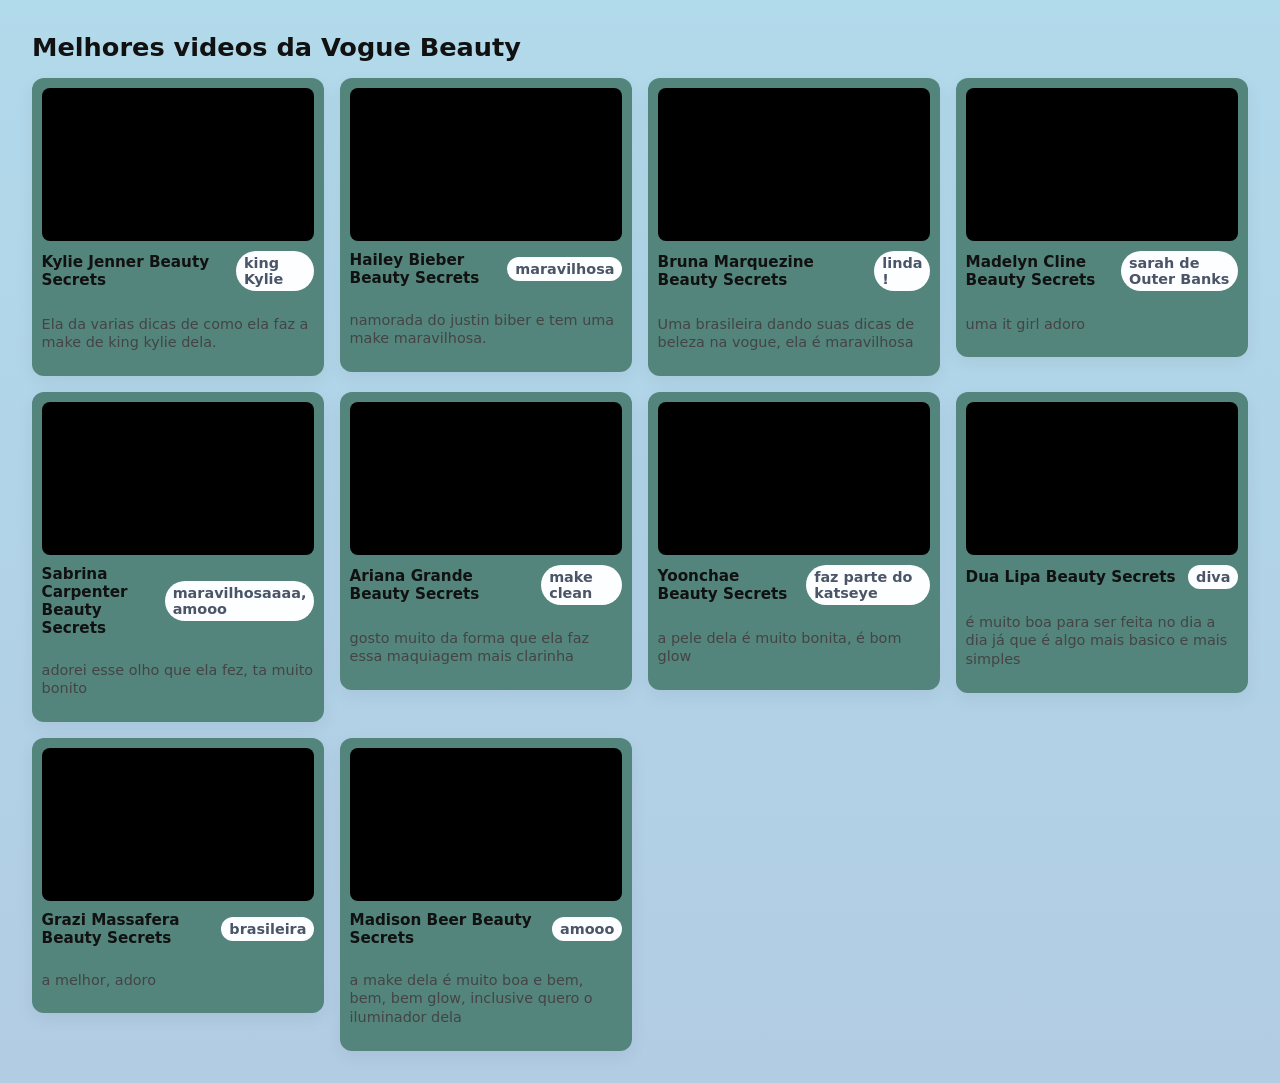
==== index.html @ d1620858 "Add files via upload" ====
<!doctype html>
<html lang="pt-BR">
<head>
  <meta charset="utf-8" />
  <meta name="viewport" content="width=device-width,initial-scale=1" />
  <title>Galeria Vogue Beauty</title>
  <link rel="stylesheet" href="style.css">
</head>
<body>
  <h1>Melhores videos da Vogue Beauty</h1>
  
  <section class="grid">
    
    <!-- EXEMPLO 1 -->
    <article class="card">
      <div class="video-wrap">
      <iframe width="560" height="315" src="https://www.youtube.com/embed/bEKufM_im88?si=FWURY-skJogw320D" title="YouTube video player" frameborder="0" allow="accelerometer; autoplay; clipboard-write; encrypted-media; gyroscope; picture-in-picture; web-share" referrerpolicy="strict-origin-when-cross-origin" allowfullscreen></iframe>
      </div>
      <div class="meta">
        <div class="title">Kylie Jenner Beauty Secrets</div>
        <div class="badge">king Kylie</div>
      </div>
      <p class="desc">Ela da varias dicas de como ela faz a make de king kylie dela.</p>
    </article>

    <!-- EXEMPLO 2 -->
    <article class="card">
      <div class="video-wrap">
        <iframe width="560" height="315" src="https://www.youtube.com/embed/9wdisivSWYU?si=nFK1akB3anNBoA3R" title="YouTube video player" frameborder="0" allow="accelerometer; autoplay; clipboard-write; encrypted-media; gyroscope; picture-in-picture; web-share" referrerpolicy="strict-origin-when-cross-origin" allowfullscreen></iframe>
      </div>
      <div class="meta">
        <div class="title">Hailey Bieber Beauty Secrets</div>
        <div class="badge">maravilhosa</div>
      </div>
      <p class="desc">namorada do justin biber e tem uma make maravilhosa.</p>
    </article>

    <!-- EXEMPLO 3 -->
    <article class="card">
      <div class="video-wrap">
      <iframe width="560" height="315" src="https://www.youtube.com/embed/cHPrnGt64Aw?si=gcnSwIomk6AdvNgv" title="YouTube video player" frameborder="0" allow="accelerometer; autoplay; clipboard-write; encrypted-media; gyroscope; picture-in-picture; web-share" referrerpolicy="strict-origin-when-cross-origin" allowfullscreen></iframe>
      </div>
      <div class="meta">
        <div class="title">Bruna Marquezine Beauty Secrets</div>
        <div class="badge">linda !</div>
      </div>
      <p class="desc">Uma brasileira dando suas dicas de beleza na vogue, ela é maravilhosa</p>
    </article>

    <article class="card">
      <div class="video-wrap">
      <iframe width="560" height="315" src="https://www.youtube.com/embed/5uxPYlvOlrE?si=0fbw_UHjVbFfQA_p" title="YouTube video player" frameborder="0" allow="accelerometer; autoplay; clipboard-write; encrypted-media; gyroscope; picture-in-picture; web-share" referrerpolicy="strict-origin-when-cross-origin" allowfullscreen></iframe>
      </div>
      <div class="meta">
        <div class="title">Madelyn Cline Beauty Secrets</div>
        <div class="badge">sarah de Outer Banks </div>
      </div>
      <p class="desc">uma it girl adoro</p>
    </article>

    <article class="card">
      <div class="video-wrap">
      <iframe width="560" height="315" src="https://www.youtube.com/embed/bcA0dGJM5-k?si=OX4vsQMOVrp4Ilkk" title="YouTube video player" frameborder="0" allow="accelerometer; autoplay; clipboard-write; encrypted-media; gyroscope; picture-in-picture; web-share" referrerpolicy="strict-origin-when-cross-origin" allowfullscreen></iframe>
      </div>
      <div class="meta">
        <div class="title">Sabrina Carpenter Beauty Secrets</div>
        <div class="badge">maravilhosaaaa, amooo</div>
      </div>
      <p class="desc">adorei esse olho que ela fez, ta muito bonito</p>
    </article>

    <article class="card">
      <div class="video-wrap">
      <iframe width="560" height="315" src="https://www.youtube.com/embed/MdLcP8dJls4?si=dKl0DPDdoEJyTFzz" title="YouTube video player" frameborder="0" allow="accelerometer; autoplay; clipboard-write; encrypted-media; gyroscope; picture-in-picture; web-share" referrerpolicy="strict-origin-when-cross-origin" allowfullscreen></iframe>
      </div>
      <div class="meta">
        <div class="title">Ariana Grande Beauty Secrets</div>
        <div class="badge">make clean</div>
      </div>
      <p class="desc">gosto muito da forma que ela faz essa maquiagem mais clarinha</p>
    </article>

     <article class="card">
      <div class="video-wrap">
      <iframe width="560" height="315" src="https://www.youtube.com/embed/a__lB1zWApc?si=Z2l4BZ5dQr19KVNU" title="YouTube video player" frameborder="0" allow="accelerometer; autoplay; clipboard-write; encrypted-media; gyroscope; picture-in-picture; web-share" referrerpolicy="strict-origin-when-cross-origin" allowfullscreen></iframe>
      </div>
      <div class="meta">
        <div class="title">Yoonchae Beauty Secrets</div>
        <div class="badge">faz parte do katseye</div>
      </div>
      <p class="desc">a pele dela é muito bonita, é bom glow</p>
    </article>

    <article class="card">
      <div class="video-wrap">
      <iframe width="560" height="315" src="https://www.youtube.com/embed/SE0D5XZQ6wk?si=qw-1TYA44BZN4bDz" title="YouTube video player" frameborder="0" allow="accelerometer; autoplay; clipboard-write; encrypted-media; gyroscope; picture-in-picture; web-share" referrerpolicy="strict-origin-when-cross-origin" allowfullscreen></iframe>
      </div>
      <div class="meta">
        <div class="title">Dua Lipa Beauty Secrets</div>
        <div class="badge">diva </div>
      </div>
      <p class="desc">é muito boa para ser feita no dia a dia já que é algo mais basico e mais simples</p>
    </article>

    <article class="card">
      <div class="video-wrap">
      <iframe width="560" height="315" src="https://www.youtube.com/embed/_6nyl1T-3qU?si=_OixiJ5cs6X1mBCp" title="YouTube video player" frameborder="0" allow="accelerometer; autoplay; clipboard-write; encrypted-media; gyroscope; picture-in-picture; web-share" referrerpolicy="strict-origin-when-cross-origin" allowfullscreen></iframe>
      </div>
      <div class="meta">
        <div class="title">Grazi Massafera Beauty Secrets</div>
        <div class="badge">brasileira</div>
      </div>
      <p class="desc">a melhor, adoro</p>
    </article>

    <article class="card">
      <div class="video-wrap">
      <iframe width="560" height="315" src="https://www.youtube.com/embed/9K_CZizKdVs?si=DvU0mg2hbgJLVCIM" title="YouTube video player" frameborder="0" allow="accelerometer; autoplay; clipboard-write; encrypted-media; gyroscope; picture-in-picture; web-share" referrerpolicy="strict-origin-when-cross-origin" allowfullscreen></iframe>
      </div>
      <div class="meta">
        <div class="title">Madison Beer Beauty Secrets</div>
        <div class="badge">amooo</div>
      </div>
      <p class="desc">a make dela é muito boa e bem, bem, bem glow, inclusive quero o iluminador dela</p>
    </article>

  </section>
</body>
</html>
---- style.css ----
:root{
  --gap: 1rem;
  --card-bg: #53857c;
  --radius: 12px;
}
body{
  font-family: system-ui, -apple-system, sans-serif;
  background: linear-gradient(180deg,#b1daeb,#b2cce4);
  margin: 0;
  padding: 2rem;
  color: #111;
}

h1{ margin: 0 0 1rem 0; font-size: 1.6rem; }

.grid{
  display: grid;
  grid-template-columns: repeat(auto-fit, minmax(260px, 1fr));
  gap: var(--gap);
  align-items: start;
}

.card{
  background: var(--card-bg);
  border-radius: var(--radius);
  padding: 0.6rem;
  box-shadow: 0 6px 18px rgba(15,20,30,0.06);
  transition: transform .18s ease;
  display: flex;
  flex-direction: column;
  gap: .6rem;
}
.card:hover{
  transform: translateY(-6px);
  box-shadow: 0 12px 30px rgba(15,20,30,0.12);
}

.video-wrap{
  position: relative;
  width: 100%;
  padding-top: 56.25%; /* Mantém proporção 16:9 */
  border-radius: calc(var(--radius) - 4px);
  overflow: hidden;
  background: #000;
}
/* O CSS abaixo garante que o iframe colado ocupe todo o espaço */
.video-wrap iframe{
  position: absolute;
  inset: 0;
  width: 100%;
  height: 100%;
  border: 0;
}

.meta{
  display:flex;
  justify-content: space-between;
  align-items: center;
  gap: .5rem;
  font-size: .95rem;
}
.title{ font-weight: 600; }

.desc{
  font-size: .9rem;
  color: #444;
  line-height: 1.3;
}

.badge{
  background: #fdfeff;
  padding: .25rem .5rem;
  border-radius: 999px;
  font-size: 0.9rem;
  font-weight: 600;
  color: #4a5568;
}
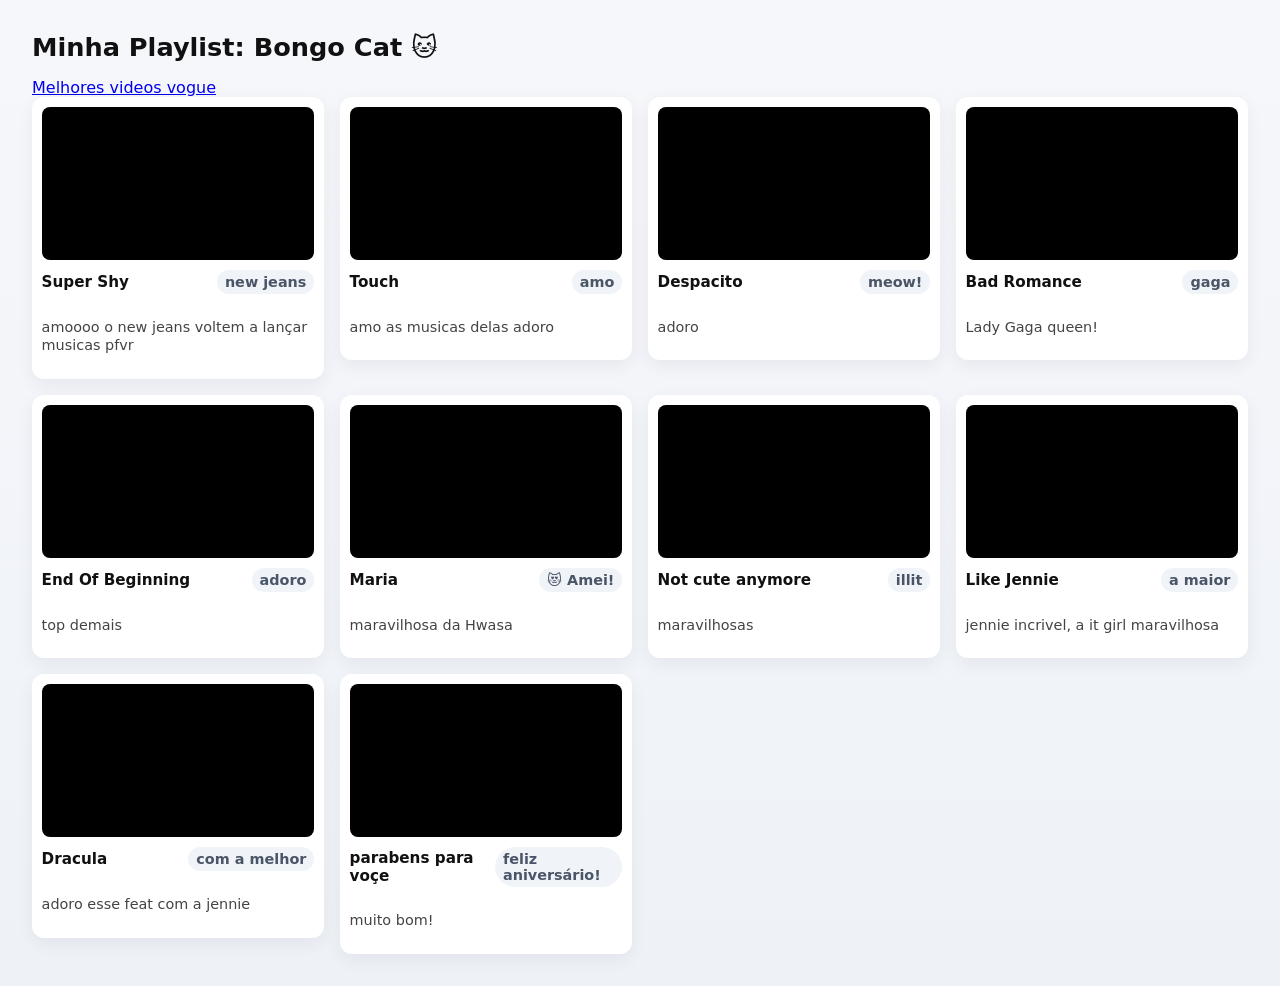
==== commit 2a849145: "Rename meow.html to index.html" ====
--- a/index.html
+++ b/index.html
@@ -3,128 +3,138 @@
 <head>
   <meta charset="utf-8" />
   <meta name="viewport" content="width=device-width,initial-scale=1" />
-  <title>Galeria Vogue Beauty</title>
-  <link rel="stylesheet" href="style.css">
+  <title>Galeria Bongo Cat</title>
+  <link rel="stylesheet" href="meow.css">
 </head>
 <body>
-  <h1>Melhores videos da Vogue Beauty</h1>
+  <h1>Minha Playlist: Bongo Cat 🐱</h1>
+  <a href="./index.html">Melhores videos vogue</a>
   
   <section class="grid">
     
     <!-- EXEMPLO 1 -->
     <article class="card">
       <div class="video-wrap">
-      <iframe width="560" height="315" src="https://www.youtube.com/embed/bEKufM_im88?si=FWURY-skJogw320D" title="YouTube video player" frameborder="0" allow="accelerometer; autoplay; clipboard-write; encrypted-media; gyroscope; picture-in-picture; web-share" referrerpolicy="strict-origin-when-cross-origin" allowfullscreen></iframe>
+        <iframe width="560" height="315" src="https://www.youtube.com/embed/MMuel7Bs-zg?si=gCkmmSla5su9Gu3q" title="YouTube video player" frameborder="0" allow="accelerometer; autoplay; clipboard-write; encrypted-media; gyroscope; picture-in-picture; web-share" referrerpolicy="strict-origin-when-cross-origin" allowfullscreen></iframe>
       </div>
       <div class="meta">
-        <div class="title">Kylie Jenner Beauty Secrets</div>
-        <div class="badge">king Kylie</div>
+        <div class="title">Super Shy</div>
+        <div class="badge">new jeans</div>
       </div>
-      <p class="desc">Ela da varias dicas de como ela faz a make de king kylie dela.</p>
+      <p class="desc">amoooo o new jeans voltem a lançar musicas pfvr </p>
     </article>
 
     <!-- EXEMPLO 2 -->
     <article class="card">
       <div class="video-wrap">
-        <iframe width="560" height="315" src="https://www.youtube.com/embed/9wdisivSWYU?si=nFK1akB3anNBoA3R" title="YouTube video player" frameborder="0" allow="accelerometer; autoplay; clipboard-write; encrypted-media; gyroscope; picture-in-picture; web-share" referrerpolicy="strict-origin-when-cross-origin" allowfullscreen></iframe>
+       <iframe width="560" height="315" src="https://www.youtube.com/embed/eQZ2x9NvJ7M?si=mh_XB2qZokdtEQCs" title="YouTube video player" frameborder="0" allow="accelerometer; autoplay; clipboard-write; encrypted-media; gyroscope; picture-in-picture; web-share" referrerpolicy="strict-origin-when-cross-origin" allowfullscreen></iframe>
       </div>
       <div class="meta">
-        <div class="title">Hailey Bieber Beauty Secrets</div>
-        <div class="badge">maravilhosa</div>
+        <div class="title">Touch</div>
+        <div class="badge">amo</div>
       </div>
-      <p class="desc">namorada do justin biber e tem uma make maravilhosa.</p>
+      <p class="desc">amo as musicas delas adoro</p>
     </article>
 
     <!-- EXEMPLO 3 -->
     <article class="card">
       <div class="video-wrap">
-      <iframe width="560" height="315" src="https://www.youtube.com/embed/cHPrnGt64Aw?si=gcnSwIomk6AdvNgv" title="YouTube video player" frameborder="0" allow="accelerometer; autoplay; clipboard-write; encrypted-media; gyroscope; picture-in-picture; web-share" referrerpolicy="strict-origin-when-cross-origin" allowfullscreen></iframe>
+        <iframe width="560" height="315" src="https://www.youtube.com/embed/Zk21BzKQBGU?si=uWgH908SlbrxAvmi" title="YouTube video player" frameborder="0" allow="accelerometer; autoplay; clipboard-write; encrypted-media; gyroscope; picture-in-picture; web-share" referrerpolicy="strict-origin-when-cross-origin" allowfullscreen></iframe>
       </div>
       <div class="meta">
-        <div class="title">Bruna Marquezine Beauty Secrets</div>
-        <div class="badge">linda !</div>
+        <div class="title">Despacito</div>
+        <div class="badge">meow!</div>
       </div>
-      <p class="desc">Uma brasileira dando suas dicas de beleza na vogue, ela é maravilhosa</p>
+      <p class="desc">adoro</p>
+    </article>
+    
+    
+    <!-- EXEMPLO 1 -->
+    <article class="card">
+      <div class="video-wrap">
+        <iframe width="560" height="315" src="https://www.youtube.com/embed/L9achtCtHnQ?si=4jeo2ZnNsbKsVIRQ" title="YouTube video player" frameborder="0" allow="accelerometer; autoplay; clipboard-write; encrypted-media; gyroscope; picture-in-picture; web-share" referrerpolicy="strict-origin-when-cross-origin" allowfullscreen></iframe>
+      </div>
+      <div class="meta">
+        <div class="title">Bad Romance</div>
+        <div class="badge">gaga</div>
+      </div>
+      <p class="desc">Lady Gaga queen!</p>
     </article>
 
+    <!-- EXEMPLO 2 -->
     <article class="card">
       <div class="video-wrap">
-      <iframe width="560" height="315" src="https://www.youtube.com/embed/5uxPYlvOlrE?si=0fbw_UHjVbFfQA_p" title="YouTube video player" frameborder="0" allow="accelerometer; autoplay; clipboard-write; encrypted-media; gyroscope; picture-in-picture; web-share" referrerpolicy="strict-origin-when-cross-origin" allowfullscreen></iframe>
+        <iframe width="560" height="315" src="https://www.youtube.com/embed/X60ewc60Rhw?si=o-sL2aGbR0N4YnGH" title="YouTube video player" frameborder="0" allow="accelerometer; autoplay; clipboard-write; encrypted-media; gyroscope; picture-in-picture; web-share" referrerpolicy="strict-origin-when-cross-origin" allowfullscreen></iframe>
       </div>
       <div class="meta">
-        <div class="title">Madelyn Cline Beauty Secrets</div>
-        <div class="badge">sarah de Outer Banks </div>
+        <div class="title">End Of Beginning</div>
+        <div class="badge">adoro</div>
       </div>
-      <p class="desc">uma it girl adoro</p>
+      <p class="desc">top demais</p>
     </article>
 
+    <!-- EXEMPLO 3 -->
     <article class="card">
       <div class="video-wrap">
-      <iframe width="560" height="315" src="https://www.youtube.com/embed/bcA0dGJM5-k?si=OX4vsQMOVrp4Ilkk" title="YouTube video player" frameborder="0" allow="accelerometer; autoplay; clipboard-write; encrypted-media; gyroscope; picture-in-picture; web-share" referrerpolicy="strict-origin-when-cross-origin" allowfullscreen></iframe>
+       <iframe width="560" height="315" src="https://www.youtube.com/embed/LAULX_3f_48?si=Z7OvP3QBc6HYW2Ru" title="YouTube video player" frameborder="0" allow="accelerometer; autoplay; clipboard-write; encrypted-media; gyroscope; picture-in-picture; web-share" referrerpolicy="strict-origin-when-cross-origin" allowfullscreen></iframe>
       </div>
       <div class="meta">
-        <div class="title">Sabrina Carpenter Beauty Secrets</div>
-        <div class="badge">maravilhosaaaa, amooo</div>
+        <div class="title">Maria</div>
+        <div class="badge">😻 Amei!</div>
       </div>
-      <p class="desc">adorei esse olho que ela fez, ta muito bonito</p>
+      <p class="desc">maravilhosa da Hwasa</p>
     </article>
 
+<!-- EXEMPLO 1 -->
     <article class="card">
       <div class="video-wrap">
-      <iframe width="560" height="315" src="https://www.youtube.com/embed/MdLcP8dJls4?si=dKl0DPDdoEJyTFzz" title="YouTube video player" frameborder="0" allow="accelerometer; autoplay; clipboard-write; encrypted-media; gyroscope; picture-in-picture; web-share" referrerpolicy="strict-origin-when-cross-origin" allowfullscreen></iframe>
+        <iframe width="560" height="315" src="https://www.youtube.com/embed/QWN3EqHSPN0?si=5SOhrbKqjzPJsxIZ" title="YouTube video player" frameborder="0" allow="accelerometer; autoplay; clipboard-write; encrypted-media; gyroscope; picture-in-picture; web-share" referrerpolicy="strict-origin-when-cross-origin" allowfullscreen></iframe>
       </div>
       <div class="meta">
-        <div class="title">Ariana Grande Beauty Secrets</div>
-        <div class="badge">make clean</div>
+        <div class="title">Not cute anymore</div>
+        <div class="badge">illit</div>
       </div>
-      <p class="desc">gosto muito da forma que ela faz essa maquiagem mais clarinha</p>
+      <p class="desc">maravilhosas</p>
     </article>
 
-     <article class="card">
+    <!-- EXEMPLO 2 -->
+    <article class="card">
       <div class="video-wrap">
-      <iframe width="560" height="315" src="https://www.youtube.com/embed/a__lB1zWApc?si=Z2l4BZ5dQr19KVNU" title="YouTube video player" frameborder="0" allow="accelerometer; autoplay; clipboard-write; encrypted-media; gyroscope; picture-in-picture; web-share" referrerpolicy="strict-origin-when-cross-origin" allowfullscreen></iframe>
+        <iframe width="560" height="315" src="https://www.youtube.com/embed/vxK-w0F4U3s?si=ta-hT4CmAGVKuUxx" title="YouTube video player" frameborder="0" allow="accelerometer; autoplay; clipboard-write; encrypted-media; gyroscope; picture-in-picture; web-share" referrerpolicy="strict-origin-when-cross-origin" allowfullscreen></iframe>
       </div>
       <div class="meta">
-        <div class="title">Yoonchae Beauty Secrets</div>
-        <div class="badge">faz parte do katseye</div>
+        <div class="title">Like Jennie</div>
+        <div class="badge">a maior</div>
       </div>
-      <p class="desc">a pele dela é muito bonita, é bom glow</p>
+      <p class="desc">jennie incrivel, a it girl maravilhosa</p>
     </article>
 
+    <!-- EXEMPLO 3 -->
     <article class="card">
       <div class="video-wrap">
-      <iframe width="560" height="315" src="https://www.youtube.com/embed/SE0D5XZQ6wk?si=qw-1TYA44BZN4bDz" title="YouTube video player" frameborder="0" allow="accelerometer; autoplay; clipboard-write; encrypted-media; gyroscope; picture-in-picture; web-share" referrerpolicy="strict-origin-when-cross-origin" allowfullscreen></iframe>
+       <iframe width="560" height="315" src="https://www.youtube.com/embed/GMI5X6oHzkE?si=N4nStoZrWWZ4dTYt" title="YouTube video player" frameborder="0" allow="accelerometer; autoplay; clipboard-write; encrypted-media; gyroscope; picture-in-picture; web-share" referrerpolicy="strict-origin-when-cross-origin" allowfullscreen></iframe>
       </div>
       <div class="meta">
-        <div class="title">Dua Lipa Beauty Secrets</div>
-        <div class="badge">diva </div>
+        <div class="title">Dracula</div>
+        <div class="badge">com a melhor</div>
       </div>
-      <p class="desc">é muito boa para ser feita no dia a dia já que é algo mais basico e mais simples</p>
+      <p class="desc">adoro esse feat com a jennie</p>
     </article>
 
+    <!-- EXEMPLO 3 -->
     <article class="card">
       <div class="video-wrap">
-      <iframe width="560" height="315" src="https://www.youtube.com/embed/_6nyl1T-3qU?si=_OixiJ5cs6X1mBCp" title="YouTube video player" frameborder="0" allow="accelerometer; autoplay; clipboard-write; encrypted-media; gyroscope; picture-in-picture; web-share" referrerpolicy="strict-origin-when-cross-origin" allowfullscreen></iframe>
+        <iframe width="560" height="315" src="https://www.youtube.com/embed/3_QLj6S7cdQ?si=bvMB5MpW32Bi-cem" title="YouTube video player" frameborder="0" allow="accelerometer; autoplay; clipboard-write; encrypted-media; gyroscope; picture-in-picture; web-share" referrerpolicy="strict-origin-when-cross-origin" allowfullscreen></iframe>
       </div>
       <div class="meta">
-        <div class="title">Grazi Massafera Beauty Secrets</div>
-        <div class="badge">brasileira</div>
+        <div class="title">parabens para voçe</div>
+        <div class="badge">feliz aniversário!</div>
       </div>
-      <p class="desc">a melhor, adoro</p>
-    </article>
-
-    <article class="card">
-      <div class="video-wrap">
-      <iframe width="560" height="315" src="https://www.youtube.com/embed/9K_CZizKdVs?si=DvU0mg2hbgJLVCIM" title="YouTube video player" frameborder="0" allow="accelerometer; autoplay; clipboard-write; encrypted-media; gyroscope; picture-in-picture; web-share" referrerpolicy="strict-origin-when-cross-origin" allowfullscreen></iframe>
-      </div>
-      <div class="meta">
-        <div class="title">Madison Beer Beauty Secrets</div>
-        <div class="badge">amooo</div>
-      </div>
-      <p class="desc">a make dela é muito boa e bem, bem, bem glow, inclusive quero o iluminador dela</p>
+      <p class="desc">muito bom!</p>
     </article>
 
   </section>
 </body>
 </html>
-                +                
+                
--- a/meow.css
+++ b/meow.css
@@ -0,0 +1,78 @@
+:root{
+  --gap: 1rem;
+  --card-bg: #ffffff;
+  --radius: 12px;
+}
+body{
+  font-family: system-ui, -apple-system, sans-serif;
+  background: linear-gradient(180deg,#f6f7fb,#eef2f7);
+  margin: 0;
+  padding: 2rem;
+  color: #111;
+}
+
+h1{ margin: 0 0 1rem 0; font-size: 1.6rem; }
+
+.grid{
+  display: grid;
+  grid-template-columns: repeat(auto-fit, minmax(260px, 1fr));
+  gap: var(--gap);
+  align-items: start;
+}
+
+.card{
+  background: var(--card-bg);
+  border-radius: var(--radius);
+  padding: 0.6rem;
+  box-shadow: 0 6px 18px rgba(15,20,30,0.06);
+  transition: transform .18s ease;
+  display: flex;
+  flex-direction: column;
+  gap: .6rem;
+}
+.card:hover{
+  transform: translateY(-6px);
+  box-shadow: 0 12px 30px rgba(15,20,30,0.12);
+}
+
+.video-wrap{
+  position: relative;
+  width: 100%;
+  padding-top: 56.25%; /* Mantém proporção 16:9 */
+  border-radius: calc(var(--radius) - 4px);
+  overflow: hidden;
+  background: #000;
+}
+/* O CSS abaixo garante que o iframe colado ocupe todo o espaço */
+.video-wrap iframe{
+  position: absolute;
+  inset: 0;
+  width: 100%;
+  height: 100%;
+  border: 0;
+}
+
+.meta{
+  display:flex;
+  justify-content: space-between;
+  align-items: center;
+  gap: .5rem;
+  font-size: .95rem;
+}
+.title{ font-weight: 600; }
+
+.desc{
+  font-size: .9rem;
+  color: #444;
+  line-height: 1.3;
+}
+
+.badge{
+  background: #f0f4f8;
+  padding: .25rem .5rem;
+  border-radius: 999px;
+  font-size: 0.9rem;
+  font-weight: 600;
+  color: #4a5568;
+}
+                
